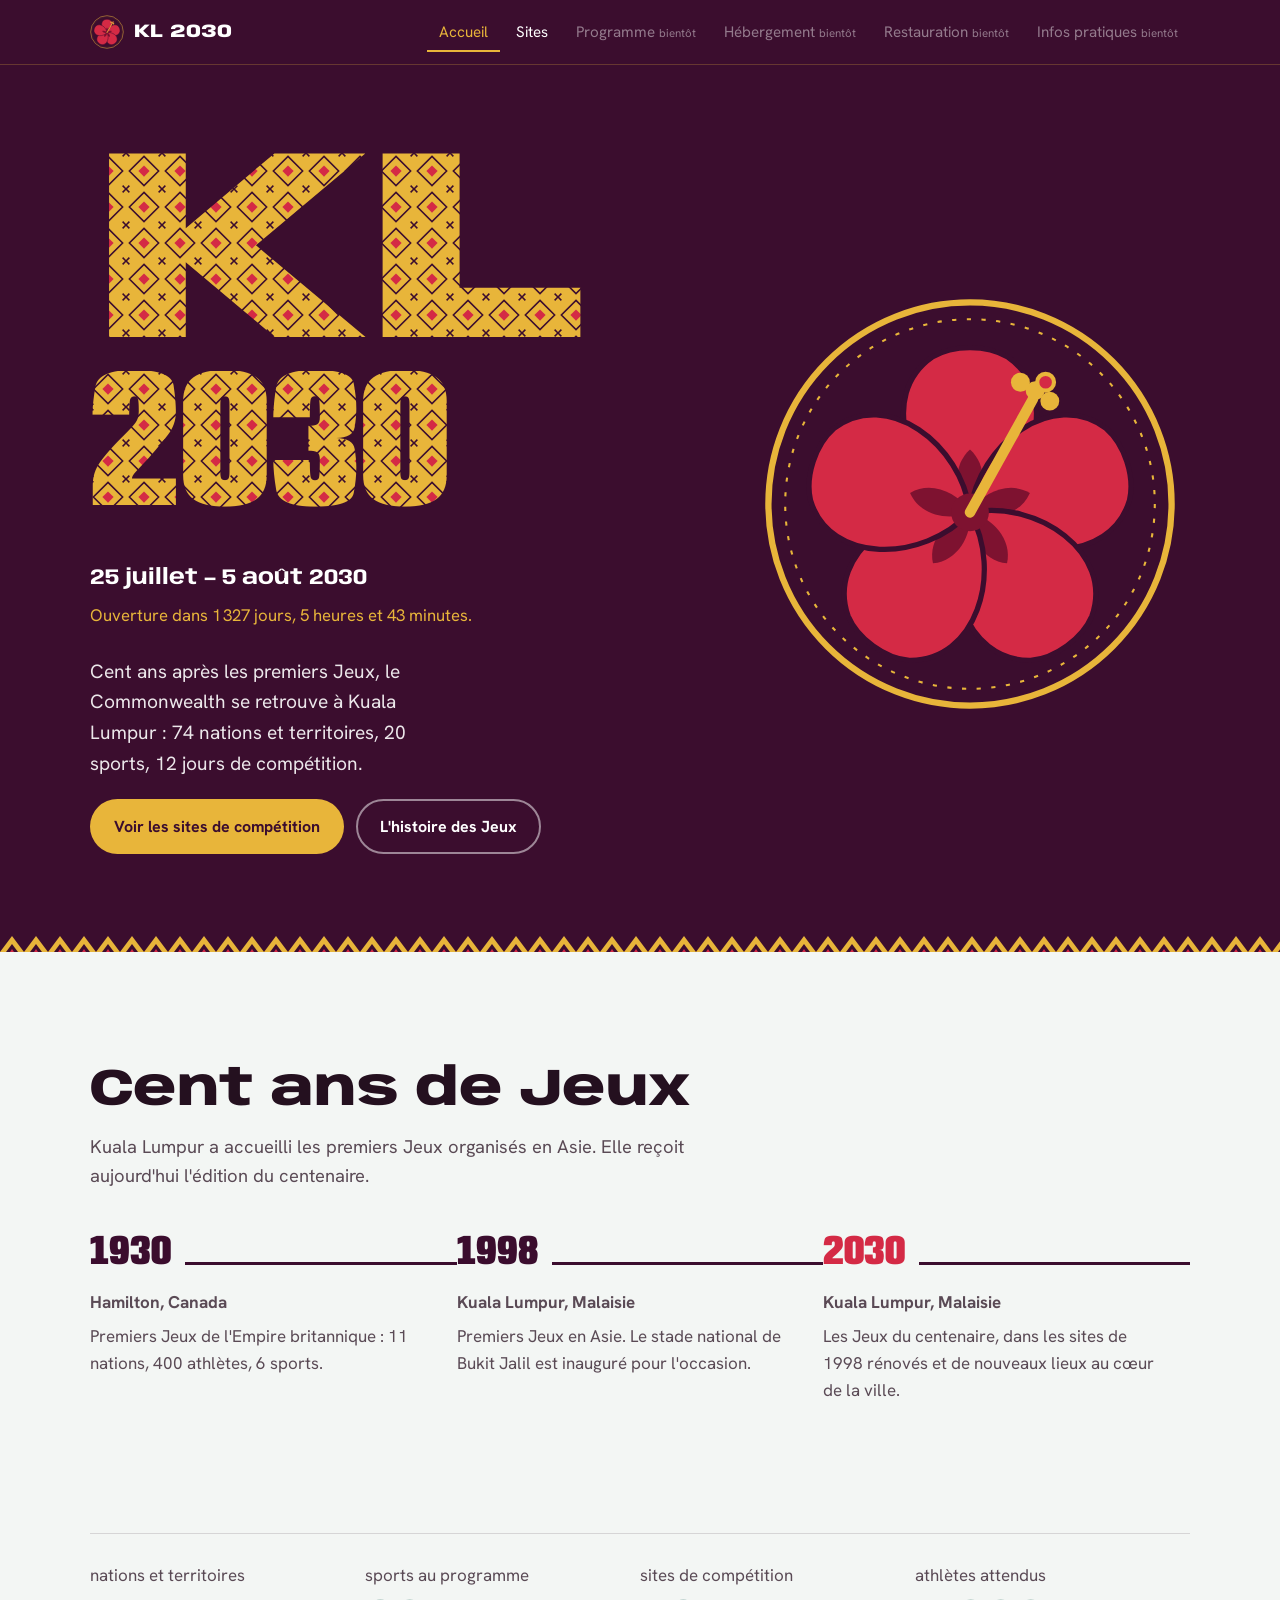
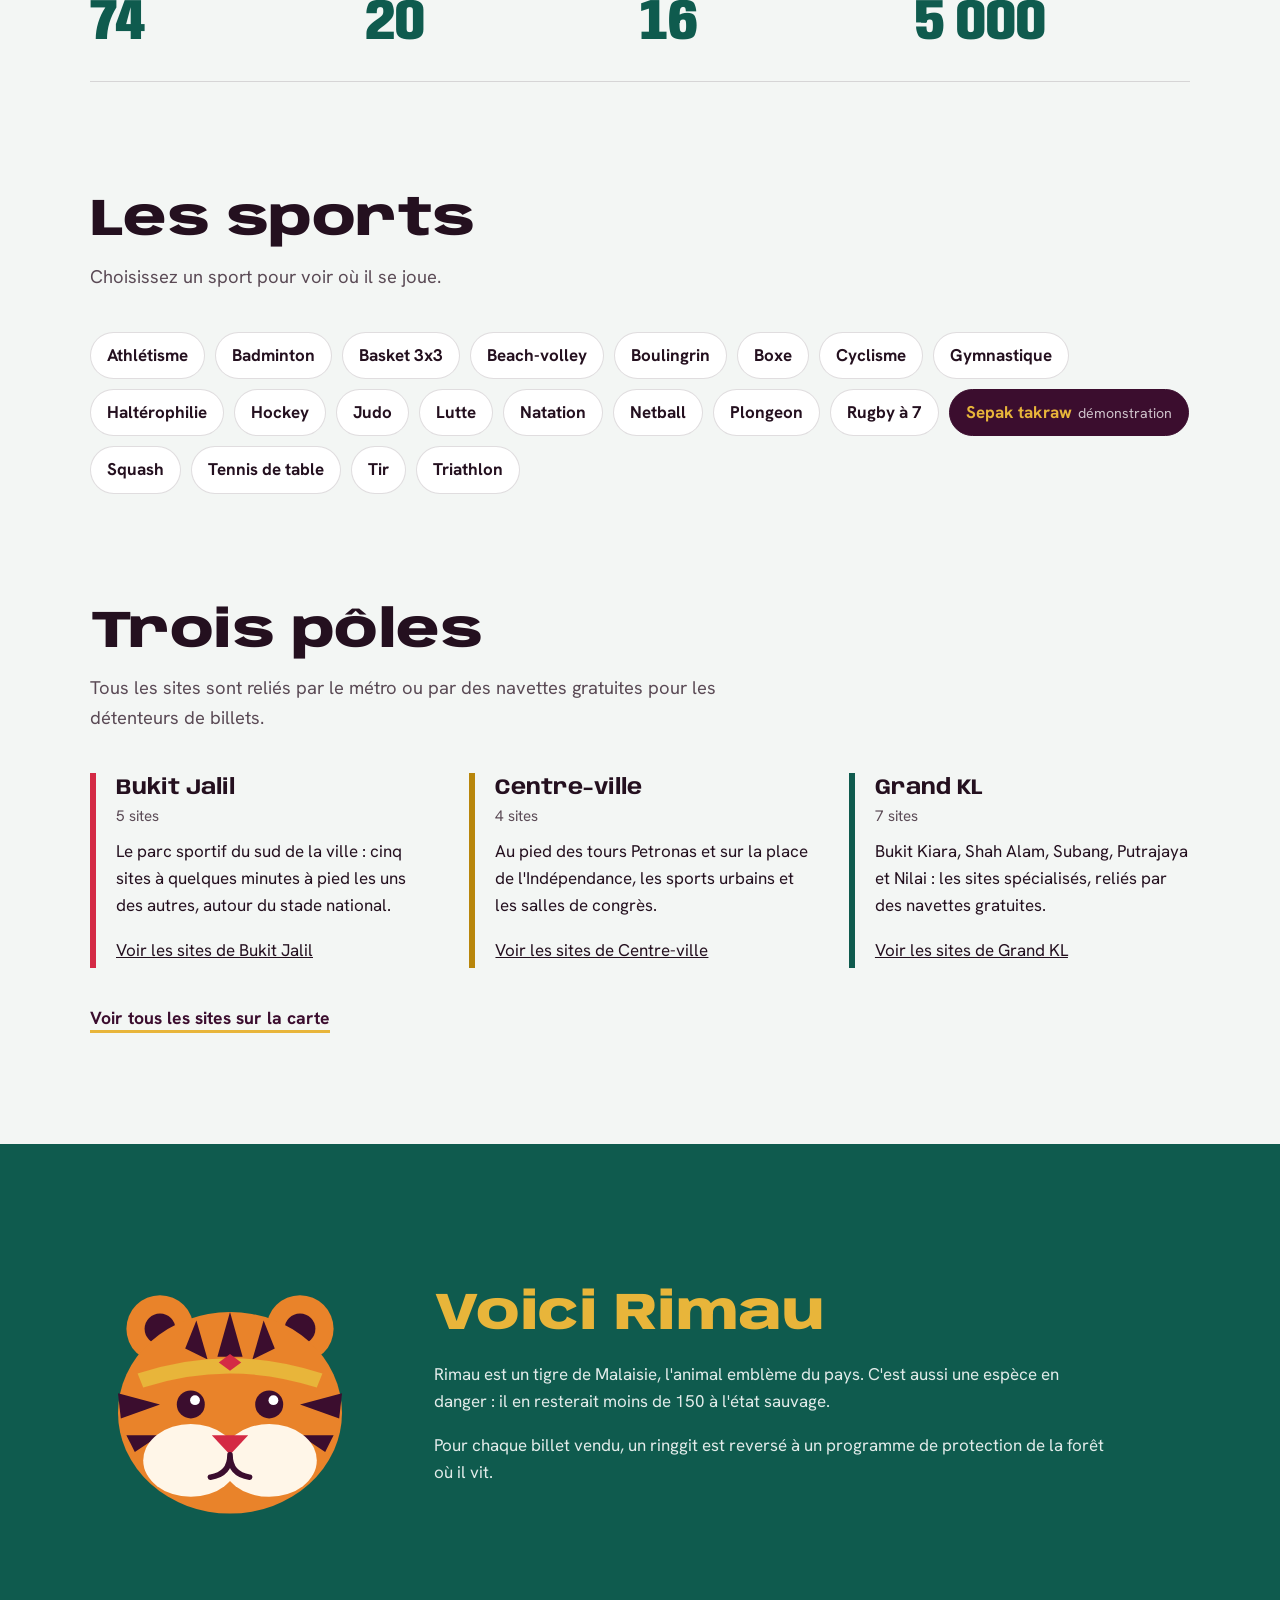
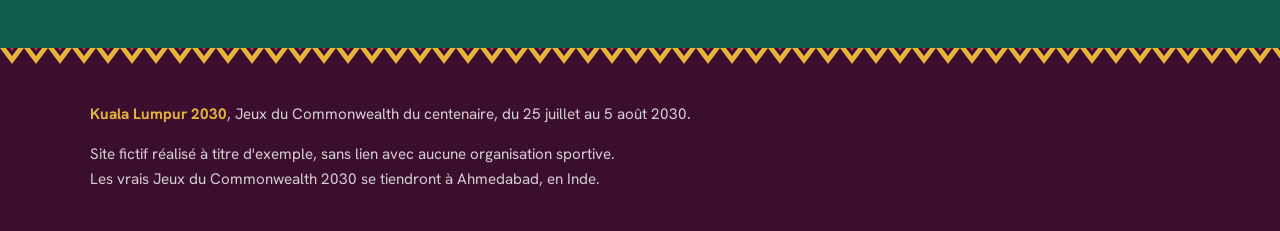
==== index.html @ 8b44c6d1 "feat(site): accueil et page des sites de compétition Co-Authored-By: Claude Opus 5.5 (1M context) <n" ====
<!doctype html>
<html lang="fr">
<head>
  <meta charset="utf-8">
  <meta name="viewport" content="width=device-width, initial-scale=1">
  <title>Kuala Lumpur 2030 — Jeux du Commonwealth (site fictif)</title>
  <meta name="description" content="Site fictif des Jeux du Commonwealth du centenaire à Kuala Lumpur, du 25 juillet au 5 août 2030.">
  <link rel="icon" href="assets/embleme.svg" type="image/svg+xml">
  <link rel="preconnect" href="https://fonts.googleapis.com">
  <link rel="preconnect" href="https://fonts.gstatic.com" crossorigin>
  <link href="https://fonts.googleapis.com/css2?family=Anybody:wdth,wght@50..150,400..900&family=Hanken+Grotesk:ital,wght@0,400;0,700;1,400&display=swap" rel="stylesheet">
  <link rel="stylesheet" href="assets/style.css">
</head>
<body data-page="accueil">
  <header class="entete" id="entete"></header>

  <main>
    <section class="heros">
      <div class="conteneur">
        <div>
          <h1 aria-label="Kuala Lumpur 2030">
            <span class="h1-kl" aria-hidden="true">KL</span>
            <span class="h1-an" aria-hidden="true">2030</span>
          </h1>
          <p class="heros-dates">25 juillet – 5 août 2030</p>
          <p class="compte" id="compte" aria-live="off">Cérémonie d'ouverture le 25 juillet 2030 à 20 h.</p>
          <p class="heros-texte">Cent ans après les premiers Jeux, le Commonwealth se retrouve à Kuala Lumpur : 74 nations et territoires, 20 sports, 12 jours de compétition.</p>
          <div class="actions">
            <a class="bouton bouton-or" href="sites.html">Voir les sites de compétition</a>
            <a class="bouton bouton-contour" href="#centenaire">L'histoire des Jeux</a>
          </div>
        </div>
        <img class="embleme-grand" src="assets/embleme.svg" alt="Emblème de KL 2030 : une fleur d'hibiscus, fleur nationale de la Malaisie">
      </div>
    </section>
    <div class="bande-rebung" aria-hidden="true"></div>

    <section class="section" id="centenaire">
      <div class="conteneur">
        <div class="section-tete">
          <h2>Cent ans de Jeux</h2>
          <p>Kuala Lumpur a accueilli les premiers Jeux organisés en Asie. Elle reçoit aujourd'hui l'édition du centenaire.</p>
        </div>
        <ol class="frise">
          <li>
            <span class="frise-annee">1930</span>
            <p class="frise-lieu">Hamilton, Canada</p>
            <p>Premiers Jeux de l'Empire britannique : 11 nations, 400 athlètes, 6 sports.</p>
          </li>
          <li>
            <span class="frise-annee">1998</span>
            <p class="frise-lieu">Kuala Lumpur, Malaisie</p>
            <p>Premiers Jeux en Asie. Le stade national de Bukit Jalil est inauguré pour l'occasion.</p>
          </li>
          <li>
            <span class="frise-annee">2030</span>
            <p class="frise-lieu">Kuala Lumpur, Malaisie</p>
            <p>Les Jeux du centenaire, dans les sites de 1998 rénovés et de nouveaux lieux au cœur de la ville.</p>
          </li>
        </ol>
      </div>
    </section>

    <section class="section" style="padding-top:0">
      <div class="conteneur">
        <dl class="chiffres">
          <div><dt>nations et territoires</dt><dd>74</dd></div>
          <div><dt>sports au programme</dt><dd>20</dd></div>
          <div><dt>sites de compétition</dt><dd id="nb-sites">16</dd></div>
          <div><dt>athlètes attendus</dt><dd>5 000</dd></div>
        </dl>
      </div>
    </section>

    <section class="section" style="padding-top:0">
      <div class="conteneur">
        <div class="section-tete">
          <h2>Les sports</h2>
          <p>Choisissez un sport pour voir où il se joue.</p>
        </div>
        <ul class="sports" id="sports"></ul>
      </div>
    </section>

    <section class="section" style="padding-top:0">
      <div class="conteneur">
        <div class="section-tete">
          <h2>Trois pôles</h2>
          <p>Tous les sites sont reliés par le métro ou par des navettes gratuites pour les détenteurs de billets.</p>
        </div>
        <div class="poles" id="poles"></div>
        <a class="lien-fort" href="sites.html">Voir tous les sites sur la carte</a>
      </div>
    </section>

    <section class="section mascotte">
      <div class="conteneur">
        <img src="assets/rimau.svg" alt="Rimau, un tigre stylisé coiffé d'un bandeau doré" width="280" height="280">
        <div>
          <h2>Voici Rimau</h2>
          <p>Rimau est un tigre de Malaisie, l'animal emblème du pays. C'est aussi une espèce en danger : il en resterait moins de 150 à l'état sauvage.</p>
          <p>Pour chaque billet vendu, un ringgit est reversé à un programme de protection de la forêt où il vit.</p>
        </div>
      </div>
    </section>
  </main>

  <footer class="pied" id="pied"></footer>

  <script src="assets/sites-data.js"></script>
  <script src="assets/commun.js"></script>
  <script src="assets/accueil.js"></script>
</body>
</html>
---- assets/style.css ----
/* Kuala Lumpur 2030 — site fictif */

:root {
  --songket: #3B0D2E;      /* prune du tissu songket */
  --songket-2: #521640;
  --emas: #E8B53A;         /* fil d'or */
  --emas-texte: #85600A;   /* or lisible sur fond clair */
  --bunga: #D42A45;        /* bunga raya, l'hibiscus */
  --hutan: #0F5B4E;        /* forêt tropicale */
  --kapur: #F3F6F4;
  --blanc: #FFFFFF;
  --dakwat: #24101F;
  --dakwat-2: #5A4A55;
  --trait: rgba(36, 16, 31, 0.14);

  --display: "Anybody", system-ui, sans-serif;
  --texte: "Hanken Grotesk", system-ui, sans-serif;
  --largeur: 1180px;
  --marge: clamp(16px, 4vw, 40px);

  --motif-songket: url("data:image/svg+xml,%3Csvg xmlns='http://www.w3.org/2000/svg' width='32' height='32' viewBox='0 0 32 32'%3E%3Crect width='32' height='32' fill='%23E8B53A'/%3E%3Cpath d='M16 3 L29 16 L16 29 L3 16Z' fill='none' stroke='%233B0D2E' stroke-width='1.4'/%3E%3Cpath d='M16 11 L21 16 L16 21 L11 16Z' fill='%23D42A45'/%3E%3Cpath d='M0 0 L3 3 M32 0 L29 3 M0 32 L3 29 M32 32 L29 29' stroke='%233B0D2E' stroke-width='1.4'/%3E%3C/svg%3E");
  --motif-rebung: url("data:image/svg+xml,%3Csvg xmlns='http://www.w3.org/2000/svg' width='24' height='18' viewBox='0 0 24 18'%3E%3Crect width='24' height='18' fill='%233B0D2E'/%3E%3Cpath d='M0 18 L12 2 L24 18Z' fill='%23E8B53A'/%3E%3Cpath d='M6 18 L12 10 L18 18Z' fill='%233B0D2E'/%3E%3Cpath d='M10 18 L12 15 L14 18Z' fill='%23D42A45'/%3E%3C/svg%3E");
}

*, *::before, *::after { box-sizing: border-box; }

html { scroll-behavior: smooth; }
@media (prefers-reduced-motion: reduce) {
  html { scroll-behavior: auto; }
  *, *::before, *::after { animation: none !important; transition: none !important; }
}

body {
  margin: 0;
  background: var(--kapur);
  color: var(--dakwat);
  font-family: var(--texte);
  font-size: 1.0625rem;
  line-height: 1.6;
  overflow-x: hidden;
}

img, svg { display: block; max-width: 100%; }
a { color: inherit; }
:focus-visible { outline: 3px solid var(--emas); outline-offset: 3px; border-radius: 2px; }

.sr-only {
  position: absolute; width: 1px; height: 1px; overflow: hidden;
  clip: rect(0 0 0 0); white-space: nowrap;
}

.conteneur { width: 100%; max-width: var(--largeur); margin: 0 auto; padding: 0 var(--marge); }

h1, h2, h3 { font-family: var(--display); line-height: 1.05; margin: 0; }
h2 {
  font-size: clamp(2rem, 4.5vw, 3.25rem);
  font-weight: 800;
  font-variation-settings: "wdth" 120;
  letter-spacing: -0.01em;
}
h3 { font-size: 1.35rem; font-weight: 700; font-variation-settings: "wdth" 105; }
p { margin: 0 0 1em; max-width: 68ch; }

/* ---------- En-tête ---------- */

.entete {
  position: sticky; top: 0; z-index: 1000;
  background: var(--songket);
  color: var(--blanc);
  border-bottom: 1px solid rgba(232, 181, 58, 0.25);
}
.entete .conteneur {
  display: flex; align-items: center; gap: 24px;
  min-height: 64px;
}
.marque {
  display: flex; align-items: center; gap: 10px;
  text-decoration: none; flex-shrink: 0;
  font-family: var(--display); font-weight: 800; font-size: 1.15rem;
  font-variation-settings: "wdth" 130;
}
.marque svg { width: 34px; height: 34px; }

.nav { display: flex; gap: 4px; overflow-x: auto; margin-left: auto; scrollbar-width: none; }
.nav::-webkit-scrollbar { display: none; }
.nav a, .nav span {
  white-space: nowrap; padding: 8px 12px; border-radius: 6px;
  font-size: 0.95rem; text-decoration: none;
}
.nav a:hover { background: var(--songket-2); }
.nav a[aria-current="page"] { color: var(--emas); box-shadow: inset 0 -2px 0 var(--emas); border-radius: 0; }
.nav span { color: rgba(255, 255, 255, 0.45); cursor: default; }
.nav span small { font-size: 0.72rem; margin-left: 4px; }

/* ---------- Bandes de motif ---------- */

.bande-rebung {
  height: 18px;
  background: var(--motif-rebung) repeat-x;
  background-size: 24px 18px;
}
.bande-rebung.inverse { transform: scaleY(-1); }

/* ---------- Héros d'accueil ---------- */

.heros {
  background: var(--songket);
  color: var(--blanc);
  padding: clamp(40px, 7vw, 88px) 0 clamp(48px, 7vw, 80px);
  position: relative;
  overflow: hidden;
}
.heros .conteneur {
  display: grid;
  grid-template-columns: minmax(0, 1.35fr) minmax(0, 1fr);
  gap: clamp(24px, 5vw, 64px);
  align-items: center;
}
.heros h1 {
  display: flex; flex-direction: column;
  font-weight: 900;
  line-height: 0.8;
  margin-bottom: 32px;
}
.heros h1 span { display: block; color: var(--emas); }
.h1-kl { font-size: clamp(7rem, 24vw, 17rem); font-variation-settings: "wdth" 150; letter-spacing: -0.02em; }
.h1-an { font-size: clamp(5.2rem, 17.5vw, 12.4rem); font-variation-settings: "wdth" 62; letter-spacing: 0.01em; }
@supports ((-webkit-background-clip: text) or (background-clip: text)) {
  .heros h1 span {
    color: transparent;
    background: var(--motif-songket);
    background-size: 36px 36px;
    -webkit-background-clip: text;
    background-clip: text;
    animation: tissage 40s linear infinite;
  }
}
@keyframes tissage { to { background-position: 360px 0; } }

.heros-texte { font-size: 1.2rem; max-width: 34ch; color: rgba(255, 255, 255, 0.9); }
.heros-dates {
  font-family: var(--display); font-weight: 700; font-size: 1.35rem;
  font-variation-settings: "wdth" 110; color: var(--blanc); margin-bottom: 6px;
}
.compte {
  color: var(--emas); font-size: 1.05rem; margin-bottom: 28px;
  font-variant-numeric: tabular-nums;
}
.actions { display: flex; flex-wrap: wrap; gap: 12px; }

.bouton {
  display: inline-flex; align-items: center; gap: 8px;
  padding: 13px 22px; border-radius: 999px;
  font-weight: 700; text-decoration: none; font-size: 1rem;
  border: 2px solid transparent; cursor: pointer; font-family: inherit;
}
.bouton-or { background: var(--emas); color: var(--songket); }
.bouton-or:hover { background: #F2C653; }
.bouton-contour { border-color: rgba(255, 255, 255, 0.5); color: var(--blanc); background: transparent; }
.bouton-contour:hover { border-color: var(--blanc); }

.embleme-grand { width: min(100%, 420px); justify-self: center; }

/* ---------- Sections ---------- */

.section { padding: clamp(56px, 9vw, 112px) 0; }
.section-tete { margin-bottom: 40px; }
.section-tete p { color: var(--dakwat-2); font-size: 1.15rem; margin-top: 14px; }

/* Frise du centenaire : une vraie chronologie */
.frise {
  list-style: none; margin: 0; padding: 0;
  display: grid; grid-template-columns: repeat(3, minmax(0, 1fr));
  position: relative;
}
.frise::before {
  content: ""; position: absolute; left: 0; right: 0; top: 30px;
  height: 3px; background: var(--songket);
}
.frise li { position: relative; padding: 0 24px 0 0; }
.frise-annee {
  display: inline-block; position: relative;
  font-family: var(--display); font-weight: 900; font-size: 2.6rem; line-height: 1;
  font-variation-settings: "wdth" 70;
  background: var(--kapur); padding-right: 14px; color: var(--songket);
}
.frise li:last-child .frise-annee { color: var(--bunga); }
.frise-lieu { font-weight: 700; margin: 16px 0 6px; }
.frise p { color: var(--dakwat-2); }

/* Chiffres */
.chiffres {
  display: grid; grid-template-columns: repeat(4, minmax(0, 1fr));
  border-top: 1px solid var(--trait); border-bottom: 1px solid var(--trait);
  margin: 0;
}
.chiffres div { padding: 28px 20px 28px 0; }
.chiffres dt { color: var(--dakwat-2); }
.chiffres dd {
  margin: auto 0 0; font-family: var(--display); font-weight: 800;
  font-size: clamp(2.4rem, 5vw, 3.6rem); line-height: 1; color: var(--hutan);
  font-variation-settings: "wdth" 80;
}
.chiffres div { display: flex; flex-direction: column; gap: 6px; }

/* Sports */
.sports { display: flex; flex-wrap: wrap; gap: 10px; list-style: none; padding: 0; margin: 0; }
.sports a {
  display: inline-block; padding: 9px 16px; border-radius: 999px;
  background: var(--blanc); border: 1px solid var(--trait);
  text-decoration: none; font-weight: 700;
}
.sports a:hover { border-color: var(--songket); }
.sports .demo a { background: var(--songket); color: var(--emas); border-color: var(--songket); }
.sports .demo small { font-weight: 400; color: rgba(255, 255, 255, 0.75); margin-left: 6px; }

/* Pôles */
.poles { display: grid; grid-template-columns: repeat(3, minmax(0, 1fr)); gap: clamp(20px, 3vw, 40px); }
.pole { border-left: 6px solid var(--couleur-pole); padding: 4px 0 4px 20px; }
.pole h3 { margin-bottom: 4px; }
.pole-nombre { color: var(--dakwat-2); font-size: 0.95rem; margin-bottom: 10px; }
.lien-fort {
  display: inline-block; margin-top: 36px; font-weight: 700; font-size: 1.1rem;
  color: var(--songket); text-decoration-color: var(--emas); text-decoration-thickness: 3px;
  text-underline-offset: 6px;
}

/* Mascotte */
.mascotte { background: var(--hutan); color: var(--blanc); }
.mascotte .conteneur {
  display: grid; grid-template-columns: minmax(0, 280px) minmax(0, 1fr);
  gap: clamp(24px, 5vw, 72px); align-items: center;
}
.mascotte p { color: rgba(255, 255, 255, 0.88); }
.mascotte h2 { margin-bottom: 18px; color: var(--emas); }

/* ---------- Pied de page ---------- */

.pied { background: var(--songket); color: rgba(255, 255, 255, 0.8); font-size: 0.95rem; }
.pied .conteneur { padding-top: 36px; padding-bottom: 40px; display: flex; flex-wrap: wrap; gap: 16px 48px; justify-content: space-between; }
.pied strong { color: var(--emas); }
.pied p { margin: 0; }

/* ---------- Page des sites ---------- */

.page-tete { background: var(--songket); color: var(--blanc); padding: clamp(36px, 6vw, 64px) 0 clamp(32px, 5vw, 48px); }
.page-tete h1 {
  font-size: clamp(2.8rem, 8vw, 5.5rem); font-weight: 900;
  font-variation-settings: "wdth" 130; color: var(--emas); margin-bottom: 16px;
}
.page-tete p { color: rgba(255, 255, 255, 0.88); font-size: 1.15rem; }

.filtres {
  display: flex; flex-wrap: wrap; align-items: center; gap: 12px 24px;
  padding: 20px 0; border-bottom: 1px solid var(--trait);
}
.filtres fieldset { border: 0; margin: 0; padding: 0; display: flex; flex-wrap: wrap; gap: 8px; }
.filtres legend { font-weight: 700; margin-bottom: 8px; width: 100%; }
.puce {
  font: inherit; font-size: 0.95rem; padding: 7px 14px; border-radius: 999px;
  background: var(--blanc); border: 1px solid var(--trait); cursor: pointer; color: var(--dakwat);
  display: inline-flex; align-items: center; gap: 8px;
}
.puce::before { content: ""; width: 10px; height: 10px; border-radius: 50%; background: var(--couleur-pole, transparent); }
.puce[data-pole="tous"]::before { display: none; }
.puce[aria-pressed="true"] { background: var(--songket); color: var(--blanc); border-color: var(--songket); }
.filtres label { font-weight: 700; display: flex; flex-direction: column; gap: 8px; }
.filtres select {
  font: inherit; font-weight: 400; padding: 8px 12px; border-radius: 8px;
  border: 1px solid var(--trait); background: var(--blanc); min-width: 200px;
}
.filtres-bloc { display: flex; flex-direction: column; }
.resultat { color: var(--dakwat-2); margin-left: auto; align-self: flex-end; }

.sites-corps {
  display: grid; grid-template-columns: minmax(0, 1fr) minmax(0, 1.1fr);
  gap: 32px; align-items: start; padding-top: 28px; padding-bottom: 80px;
}
.carte-cadre { position: sticky; top: 84px; height: calc(100vh - 104px); min-height: 420px; }
#carte { width: 100%; height: 100%; border-radius: 12px; border: 1px solid var(--trait); }

.liste-sites { list-style: none; margin: 0; padding: 0; display: flex; flex-direction: column; gap: 0; }
.fiche {
  padding: 24px 0 24px 22px; border-left: 5px solid var(--couleur-pole);
  border-bottom: 1px solid var(--trait); scroll-margin-top: 90px;
  transition: background-color 0.4s;
}
.fiche.actif { background: rgba(232, 181, 58, 0.16); }
.fiche-local { font-style: italic; color: var(--dakwat-2); margin: 2px 0 12px; }
.fiche-sports { display: flex; flex-wrap: wrap; gap: 6px; margin: 0 0 14px; padding: 0; list-style: none; }
.fiche-sports li {
  font-size: 0.85rem; font-weight: 700; padding: 3px 10px; border-radius: 999px;
  background: var(--blanc); border: 1px solid var(--trait);
}
.fiche dl { display: grid; grid-template-columns: max-content minmax(0, 1fr); gap: 4px 16px; margin: 0 0 12px; font-size: 0.97rem; }
.fiche dt { font-weight: 700; }
.fiche dd { margin: 0; }
.fiche p { color: var(--dakwat-2); margin-bottom: 10px; }
.voir-carte {
  font: inherit; font-weight: 700; font-size: 0.95rem; background: none; border: 0; padding: 0;
  color: var(--songket); text-decoration: underline; text-decoration-color: var(--emas);
  text-decoration-thickness: 2px; text-underline-offset: 4px; cursor: pointer;
}
.vide { padding: 40px 0; color: var(--dakwat-2); }

/* Marqueurs de carte */
.repere {
  width: 22px; height: 22px; border-radius: 50%;
  background: var(--couleur-pole); border: 3px solid var(--blanc);
  box-shadow: 0 1px 4px rgba(36, 16, 31, 0.45);
}
.leaflet-popup-content { font-family: var(--texte); font-size: 0.95rem; }
.leaflet-popup-content strong { display: block; font-size: 1rem; margin-bottom: 2px; }
.leaflet-popup-content button {
  font: inherit; margin-top: 6px; background: none; border: 0; padding: 0; cursor: pointer;
  color: var(--songket); font-weight: 700; text-decoration: underline;
}

/* ---------- Mobile ---------- */

@media (max-width: 900px) {
  .heros .conteneur { grid-template-columns: 1fr; }
  .embleme-grand { width: 200px; justify-self: start; grid-row: 1; }
  .frise { grid-template-columns: 1fr; gap: 28px; }
  .frise::before { top: 0; bottom: 0; left: 0; right: auto; width: 3px; height: auto; }
  .frise li { padding-left: 24px; }
  .frise-annee { padding: 0; }
  .chiffres { grid-template-columns: repeat(2, minmax(0, 1fr)); }
  .poles { grid-template-columns: 1fr; }
  .mascotte .conteneur { grid-template-columns: 1fr; }
  .mascotte svg { width: 180px; }
  .sites-corps { grid-template-columns: 1fr; }
  .carte-cadre { position: relative; top: 0; height: 55vh; min-height: 320px; order: -1; }
  .resultat { margin-left: 0; }
}
@media (max-width: 560px) {
  .marque span { display: none; }
  .entete .conteneur { gap: 12px; }
}
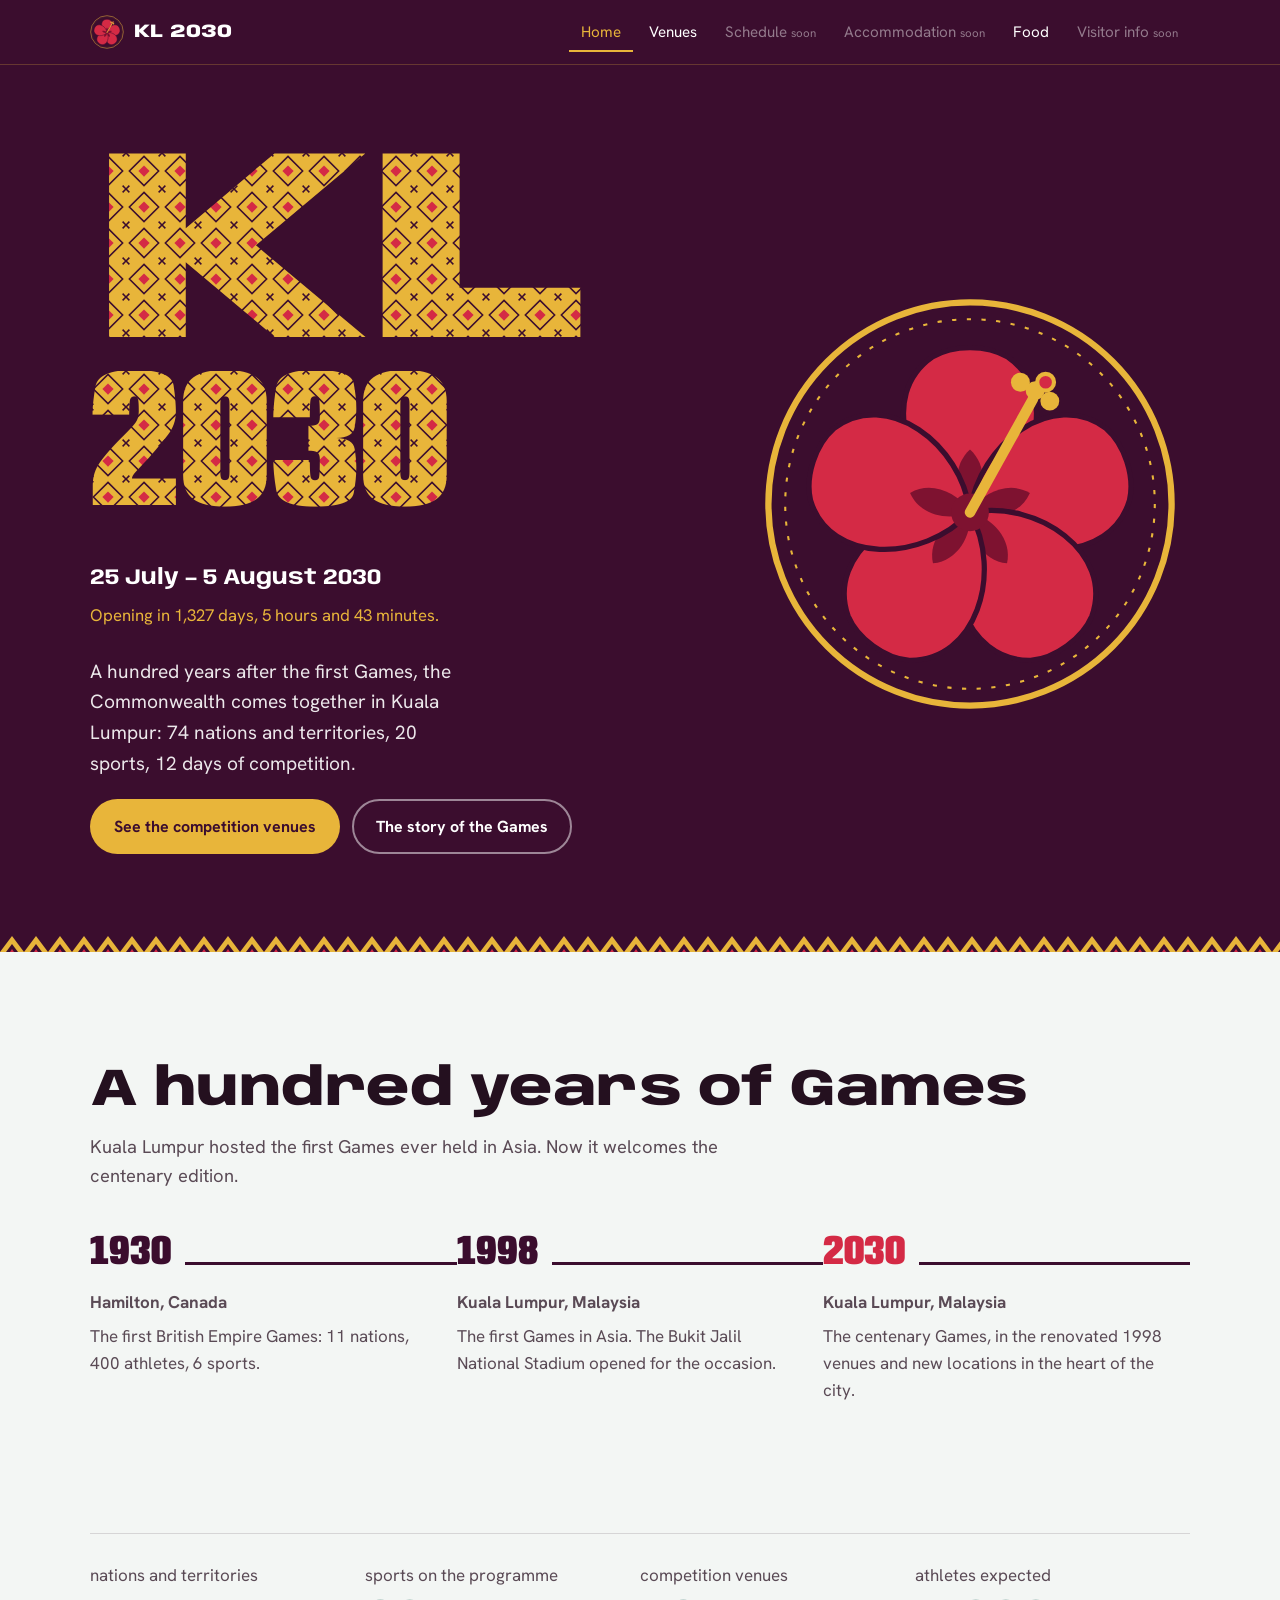
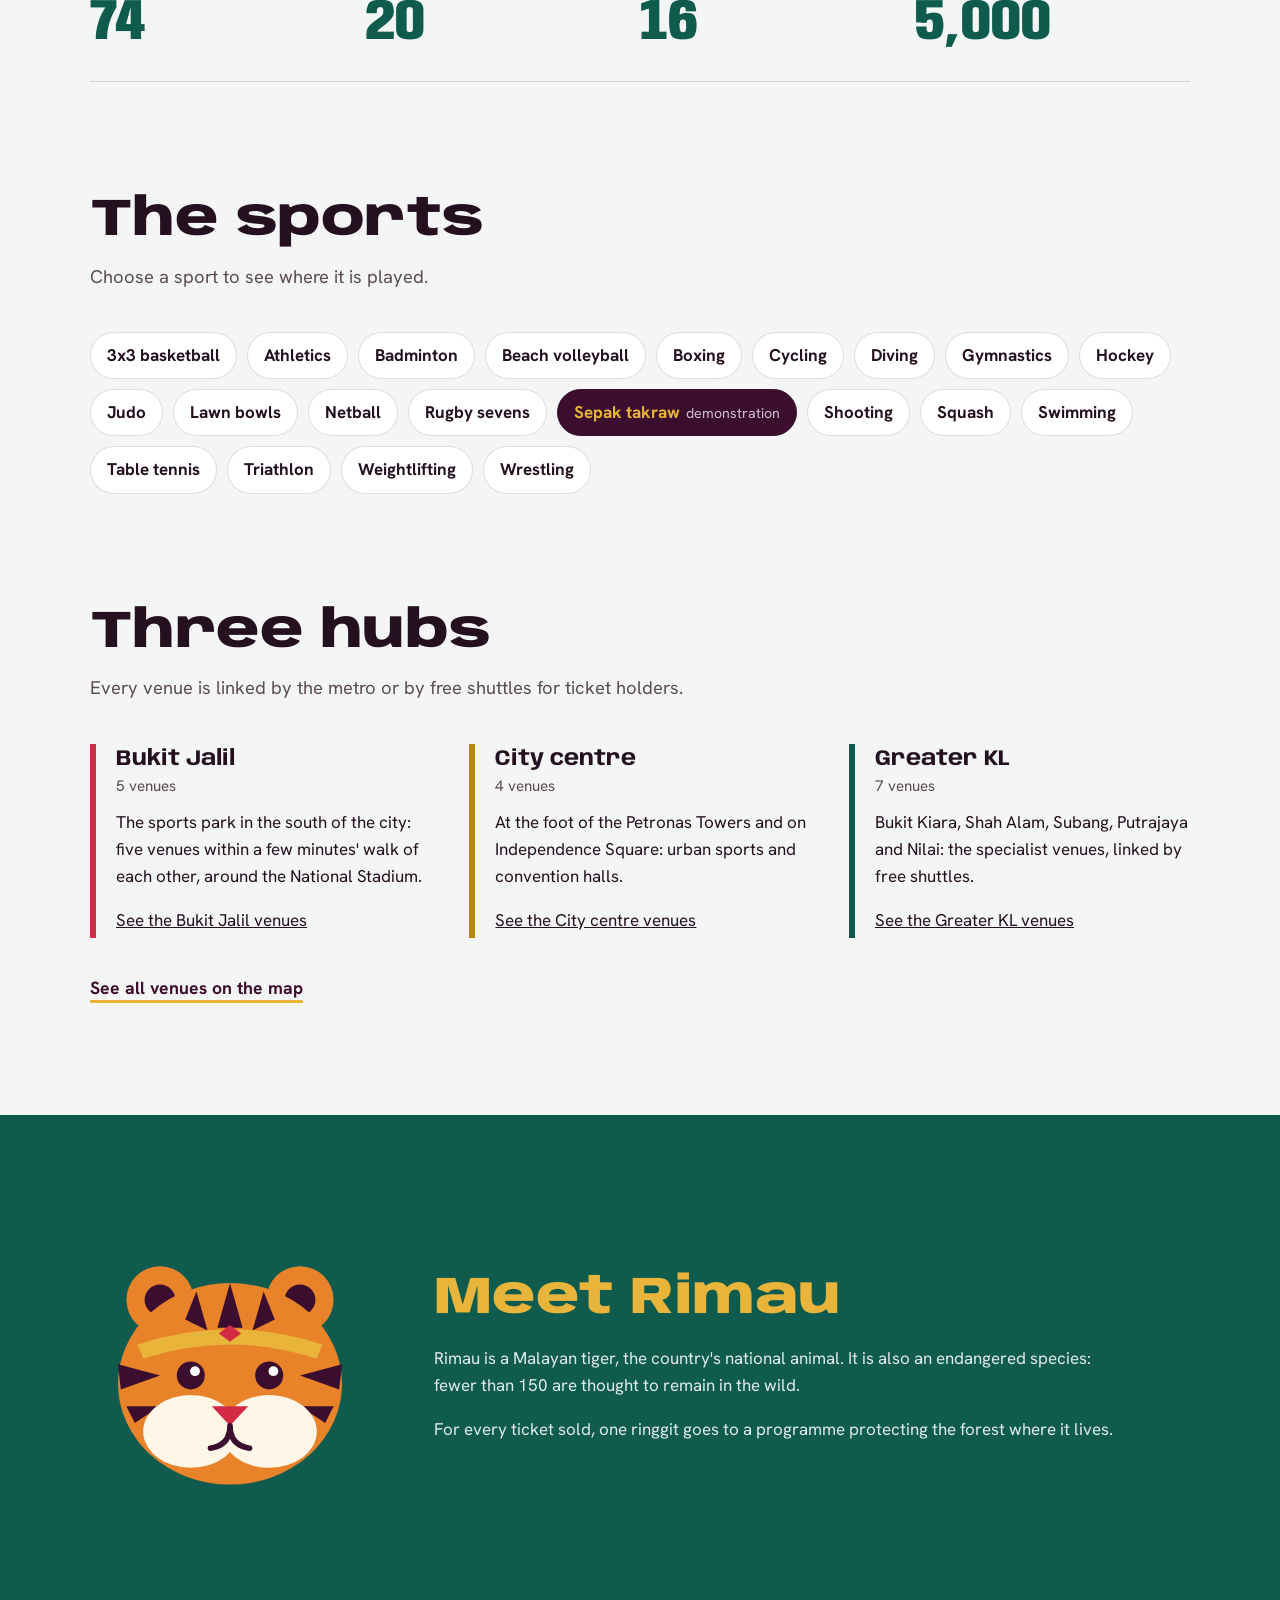
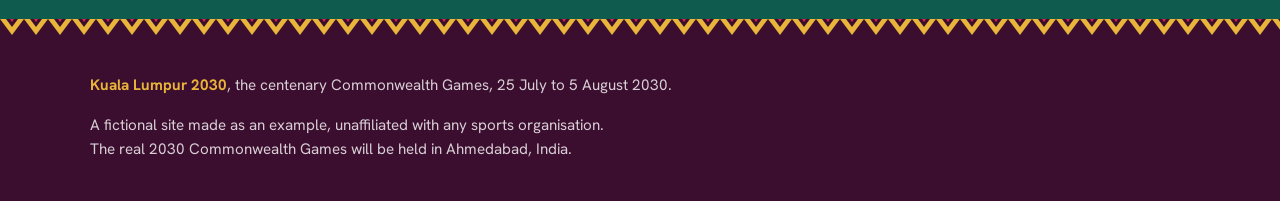
==== commit de347ea0: "feat(site): traduction du site en anglais Tout le contenu visible passe en anglais britannique : pag" ====
--- a/index.html
+++ b/index.html
@@ -1,10 +1,10 @@
 <!doctype html>
-<html lang="fr">
+<html lang="en">
 <head>
   <meta charset="utf-8">
   <meta name="viewport" content="width=device-width, initial-scale=1">
-  <title>Kuala Lumpur 2030 — Jeux du Commonwealth (site fictif)</title>
-  <meta name="description" content="Site fictif des Jeux du Commonwealth du centenaire à Kuala Lumpur, du 25 juillet au 5 août 2030.">
+  <title>Kuala Lumpur 2030 — Commonwealth Games (fictional site)</title>
+  <meta name="description" content="Fictional website for the centenary Commonwealth Games in Kuala Lumpur, 25 July to 5 August 2030.">
   <link rel="icon" href="assets/embleme.svg" type="image/svg+xml">
   <link rel="preconnect" href="https://fonts.googleapis.com">
   <link rel="preconnect" href="https://fonts.gstatic.com" crossorigin>
@@ -22,15 +22,15 @@
             <span class="h1-kl" aria-hidden="true">KL</span>
             <span class="h1-an" aria-hidden="true">2030</span>
           </h1>
-          <p class="heros-dates">25 juillet – 5 août 2030</p>
-          <p class="compte" id="compte" aria-live="off">Cérémonie d'ouverture le 25 juillet 2030 à 20 h.</p>
-          <p class="heros-texte">Cent ans après les premiers Jeux, le Commonwealth se retrouve à Kuala Lumpur : 74 nations et territoires, 20 sports, 12 jours de compétition.</p>
+          <p class="heros-dates">25 July – 5 August 2030</p>
+          <p class="compte" id="compte" aria-live="off">Opening ceremony on 25 July 2030 at 8 pm.</p>
+          <p class="heros-texte">A hundred years after the first Games, the Commonwealth comes together in Kuala Lumpur: 74 nations and territories, 20 sports, 12 days of competition.</p>
           <div class="actions">
-            <a class="bouton bouton-or" href="sites.html">Voir les sites de compétition</a>
-            <a class="bouton bouton-contour" href="#centenaire">L'histoire des Jeux</a>
+            <a class="bouton bouton-or" href="sites.html">See the competition venues</a>
+            <a class="bouton bouton-contour" href="#centenaire">The story of the Games</a>
           </div>
         </div>
-        <img class="embleme-grand" src="assets/embleme.svg" alt="Emblème de KL 2030 : une fleur d'hibiscus, fleur nationale de la Malaisie">
+        <img class="embleme-grand" src="assets/embleme.svg" alt="KL 2030 emblem: a hibiscus, the national flower of Malaysia">
       </div>
     </section>
     <div class="bande-rebung" aria-hidden="true"></div>
@@ -38,24 +38,24 @@
     <section class="section" id="centenaire">
       <div class="conteneur">
         <div class="section-tete">
-          <h2>Cent ans de Jeux</h2>
-          <p>Kuala Lumpur a accueilli les premiers Jeux organisés en Asie. Elle reçoit aujourd'hui l'édition du centenaire.</p>
+          <h2>A hundred years of Games</h2>
+          <p>Kuala Lumpur hosted the first Games ever held in Asia. Now it welcomes the centenary edition.</p>
         </div>
         <ol class="frise">
           <li>
             <span class="frise-annee">1930</span>
             <p class="frise-lieu">Hamilton, Canada</p>
-            <p>Premiers Jeux de l'Empire britannique : 11 nations, 400 athlètes, 6 sports.</p>
+            <p>The first British Empire Games: 11 nations, 400 athletes, 6 sports.</p>
           </li>
           <li>
             <span class="frise-annee">1998</span>
-            <p class="frise-lieu">Kuala Lumpur, Malaisie</p>
-            <p>Premiers Jeux en Asie. Le stade national de Bukit Jalil est inauguré pour l'occasion.</p>
+            <p class="frise-lieu">Kuala Lumpur, Malaysia</p>
+            <p>The first Games in Asia. The Bukit Jalil National Stadium opened for the occasion.</p>
           </li>
           <li>
             <span class="frise-annee">2030</span>
-            <p class="frise-lieu">Kuala Lumpur, Malaisie</p>
-            <p>Les Jeux du centenaire, dans les sites de 1998 rénovés et de nouveaux lieux au cœur de la ville.</p>
+            <p class="frise-lieu">Kuala Lumpur, Malaysia</p>
+            <p>The centenary Games, in the renovated 1998 venues and new locations in the heart of the city.</p>
           </li>
         </ol>
       </div>
@@ -64,10 +64,10 @@
     <section class="section" style="padding-top:0">
       <div class="conteneur">
         <dl class="chiffres">
-          <div><dt>nations et territoires</dt><dd>74</dd></div>
-          <div><dt>sports au programme</dt><dd>20</dd></div>
-          <div><dt>sites de compétition</dt><dd id="nb-sites">16</dd></div>
-          <div><dt>athlètes attendus</dt><dd>5 000</dd></div>
+          <div><dt>nations and territories</dt><dd>74</dd></div>
+          <div><dt>sports on the programme</dt><dd>20</dd></div>
+          <div><dt>competition venues</dt><dd id="nb-sites">16</dd></div>
+          <div><dt>athletes expected</dt><dd>5,000</dd></div>
         </dl>
       </div>
     </section>
@@ -75,8 +75,8 @@
     <section class="section" style="padding-top:0">
       <div class="conteneur">
         <div class="section-tete">
-          <h2>Les sports</h2>
-          <p>Choisissez un sport pour voir où il se joue.</p>
+          <h2>The sports</h2>
+          <p>Choose a sport to see where it is played.</p>
         </div>
         <ul class="sports" id="sports"></ul>
       </div>
@@ -85,21 +85,21 @@
     <section class="section" style="padding-top:0">
       <div class="conteneur">
         <div class="section-tete">
-          <h2>Trois pôles</h2>
-          <p>Tous les sites sont reliés par le métro ou par des navettes gratuites pour les détenteurs de billets.</p>
+          <h2>Three hubs</h2>
+          <p>Every venue is linked by the metro or by free shuttles for ticket holders.</p>
         </div>
         <div class="poles" id="poles"></div>
-        <a class="lien-fort" href="sites.html">Voir tous les sites sur la carte</a>
+        <a class="lien-fort" href="sites.html">See all venues on the map</a>
       </div>
     </section>
 
     <section class="section mascotte">
       <div class="conteneur">
-        <img src="assets/rimau.svg" alt="Rimau, un tigre stylisé coiffé d'un bandeau doré" width="280" height="280">
+        <img src="assets/rimau.svg" alt="Rimau, a stylised tiger wearing a golden headband" width="280" height="280">
         <div>
-          <h2>Voici Rimau</h2>
-          <p>Rimau est un tigre de Malaisie, l'animal emblème du pays. C'est aussi une espèce en danger : il en resterait moins de 150 à l'état sauvage.</p>
-          <p>Pour chaque billet vendu, un ringgit est reversé à un programme de protection de la forêt où il vit.</p>
+          <h2>Meet Rimau</h2>
+          <p>Rimau is a Malayan tiger, the country's national animal. It is also an endangered species: fewer than 150 are thought to remain in the wild.</p>
+          <p>For every ticket sold, one ringgit goes to a programme protecting the forest where it lives.</p>
         </div>
       </div>
     </section>
--- a/assets/style.css
+++ b/assets/style.css
@@ -315,6 +315,79 @@
   font: inherit; margin-top: 6px; background: none; border: 0; padding: 0; cursor: pointer;
   color: var(--songket); font-weight: 700; text-decoration: underline;
 }
+
+.fiche:target { background: rgba(232, 181, 58, 0.16); }
+
+/* ---------- Page restauration ---------- */
+
+.page-tete .actions { margin-top: 28px; }
+
+.essentiel { display: grid; grid-template-columns: repeat(3, minmax(0, 1fr)); gap: 32px 40px; }
+.essentiel > div { border-top: 3px solid var(--songket); padding-top: 16px; }
+.essentiel h3 { margin-bottom: 8px; }
+.essentiel p { color: var(--dakwat-2); margin: 0; }
+.essentiel-fort { border-top-color: var(--emas) !important; }
+.essentiel .essentiel-chiffre {
+  font-family: var(--display); font-weight: 800; font-size: clamp(2.4rem, 5vw, 3.6rem);
+  line-height: 1; color: var(--hutan); font-variation-settings: "wdth" 80; margin-bottom: 10px;
+}
+
+.case { flex-direction: row !important; align-items: center; align-self: flex-end; gap: 8px !important; cursor: pointer; padding-bottom: 8px; }
+.case input { width: 18px; height: 18px; accent-color: var(--songket); margin: 0; }
+
+.liste-stands {
+  list-style: none; margin: 0; padding: 0;
+  display: grid; grid-template-columns: repeat(2, minmax(0, 1fr)); gap: 0 40px;
+}
+.stand {
+  padding: 24px 0 24px 22px; border-left: 5px solid var(--couleur-pole);
+  border-bottom: 1px solid var(--trait); scroll-margin-top: 90px;
+}
+.stand:target { background: rgba(232, 181, 58, 0.16); }
+.stand p { margin-bottom: 10px; }
+.stand-lieu { color: var(--dakwat-2); font-size: 0.97rem; margin-top: 4px; }
+.stand-lieu a { font-weight: 700; color: var(--songket); text-decoration-color: var(--emas); text-decoration-thickness: 2px; text-underline-offset: 3px; }
+.stand-prix { font-weight: 700; }
+.liste-stands .vide { grid-column: 1 / -1; }
+
+.badges { display: flex; flex-wrap: wrap; gap: 6px; margin: 0; padding: 0; list-style: none; }
+.badges li { font-size: 0.85rem; font-weight: 700; padding: 3px 10px; border-radius: 999px; }
+.badge-vert { background: rgba(15, 91, 78, 0.12); color: var(--hutan); }
+.badge-rouge { background: rgba(212, 42, 69, 0.12); color: #A8152F; }
+.badge-or { background: rgba(232, 181, 58, 0.22); color: var(--emas-texte); }
+
+.plats {
+  list-style: none; margin: 0; padding: 0;
+  display: grid; grid-template-columns: repeat(auto-fill, minmax(260px, 1fr)); gap: 16px;
+}
+.plats > li {
+  background: var(--blanc); border: 1px solid var(--trait); border-radius: 12px;
+  padding: 20px 20px 18px; display: flex; flex-direction: column;
+}
+.plats h3 { margin-bottom: 8px; color: var(--songket); }
+.plats p { color: var(--dakwat-2); font-size: 0.97rem; flex: 1; margin-bottom: 14px; }
+
+.bandeau-vert { background: var(--hutan); color: var(--blanc); }
+.bandeau-vert .conteneur {
+  display: grid; grid-template-columns: minmax(0, 1.2fr) minmax(0, 1fr);
+  gap: clamp(32px, 5vw, 72px); align-items: start;
+}
+.bandeau-vert h2 { color: var(--emas); margin-bottom: 24px; }
+.bandeau-vert h3 { color: var(--emas); margin-bottom: 16px; }
+.bandeau-vert p { color: rgba(255, 255, 255, 0.88); }
+.bandeau-vert strong { color: var(--blanc); }
+.mots { margin: 0; display: grid; grid-template-columns: repeat(2, minmax(0, 1fr)); gap: 0 24px; }
+.mots div { padding: 12px 0; border-bottom: 1px solid rgba(255, 255, 255, 0.18); }
+.mots dt { font-family: var(--display); font-weight: 700; font-size: 1.15rem; font-variation-settings: "wdth" 110; }
+.mots dd { margin: 2px 0 0; color: rgba(255, 255, 255, 0.75); }
+
+.quartiers {
+  list-style: none; margin: 0; padding: 0;
+  display: grid; grid-template-columns: repeat(4, minmax(0, 1fr)); gap: clamp(20px, 3vw, 40px);
+}
+.quartiers li { border-left: 6px solid var(--bunga); padding: 4px 0 4px 20px; }
+.quartiers p { color: var(--dakwat-2); }
+.quartiers .quartier-acces { color: var(--dakwat); font-weight: 700; font-size: 0.95rem; margin: 0; }
 
 /* ---------- Mobile ---------- */
 
@@ -332,6 +405,13 @@
   .sites-corps { grid-template-columns: 1fr; }
   .carte-cadre { position: relative; top: 0; height: 55vh; min-height: 320px; order: -1; }
   .resultat { margin-left: 0; }
+  .essentiel { grid-template-columns: repeat(2, minmax(0, 1fr)); }
+  .liste-stands { grid-template-columns: 1fr; }
+  .bandeau-vert .conteneur { grid-template-columns: 1fr; }
+  .quartiers { grid-template-columns: repeat(2, minmax(0, 1fr)); }
+}
+@media (max-width: 600px) {
+  .essentiel, .quartiers, .mots { grid-template-columns: 1fr; }
 }
 @media (max-width: 560px) {
   .marque span { display: none; }
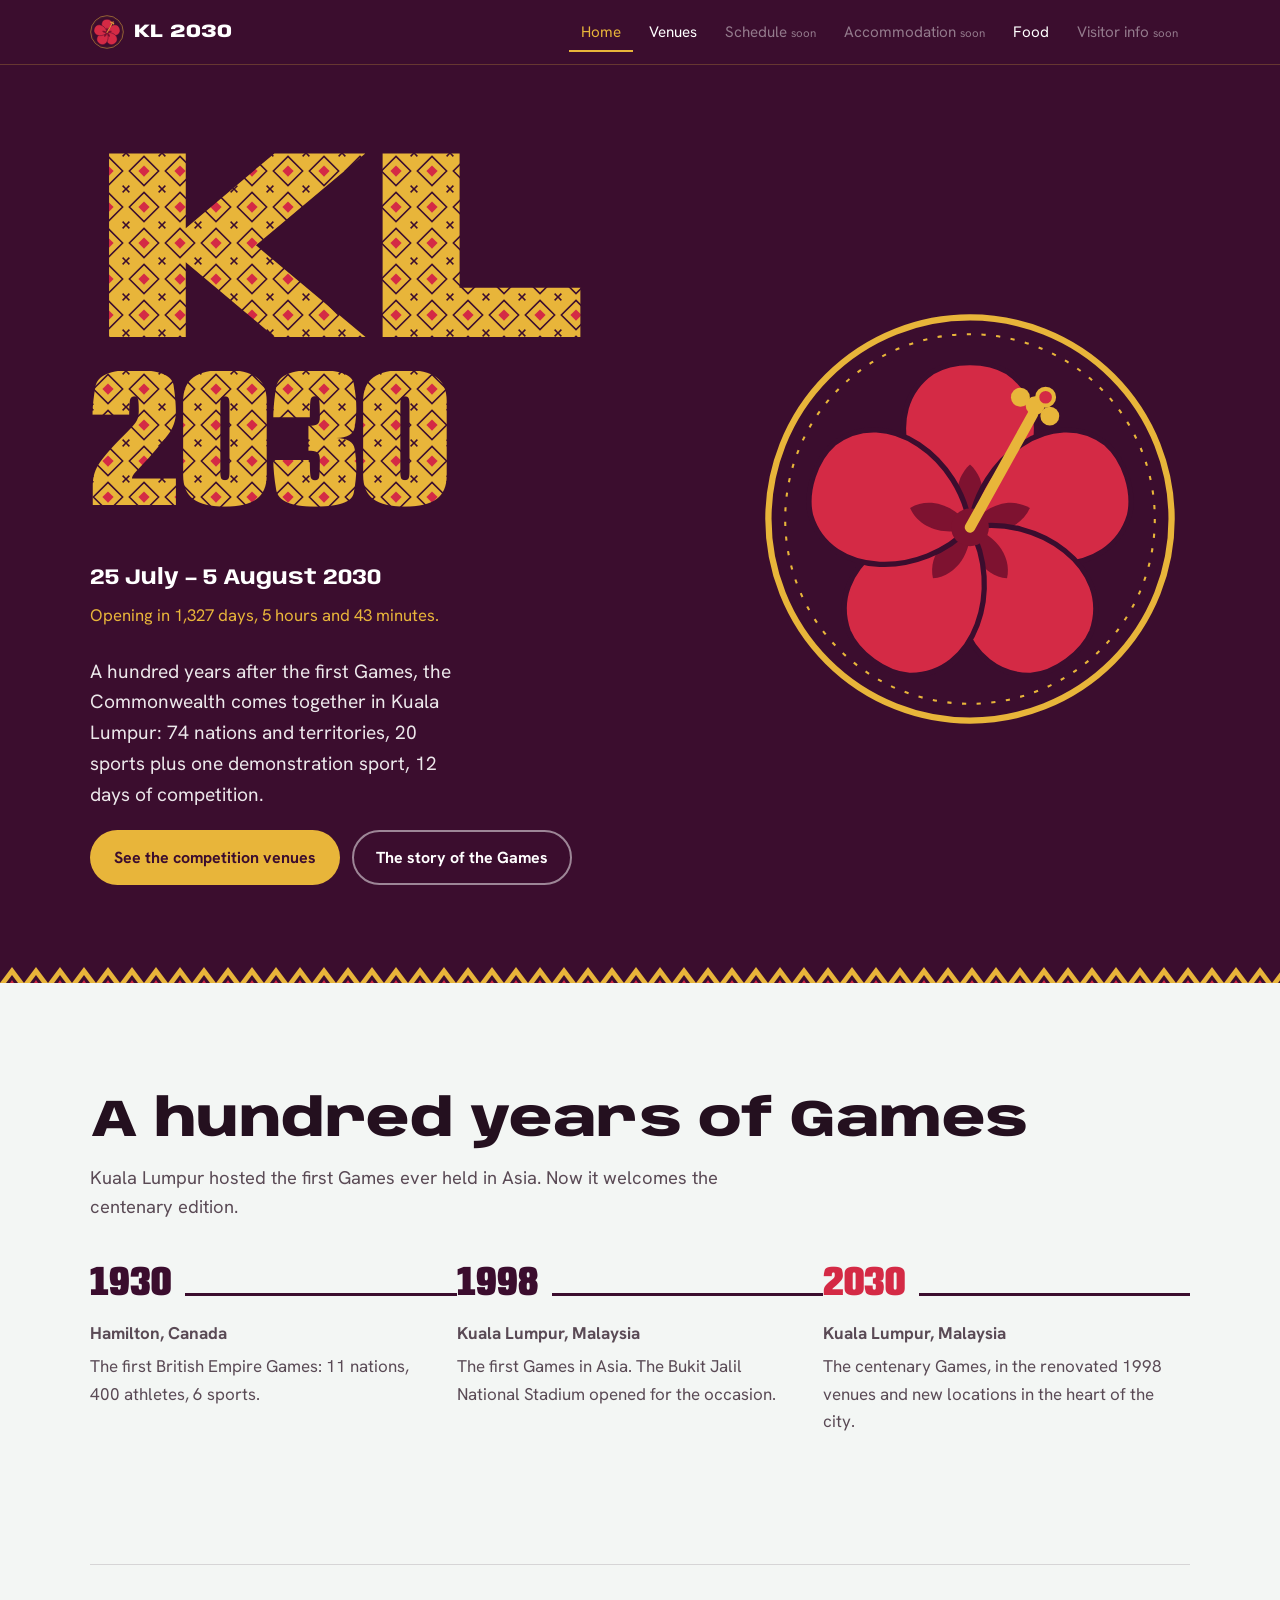
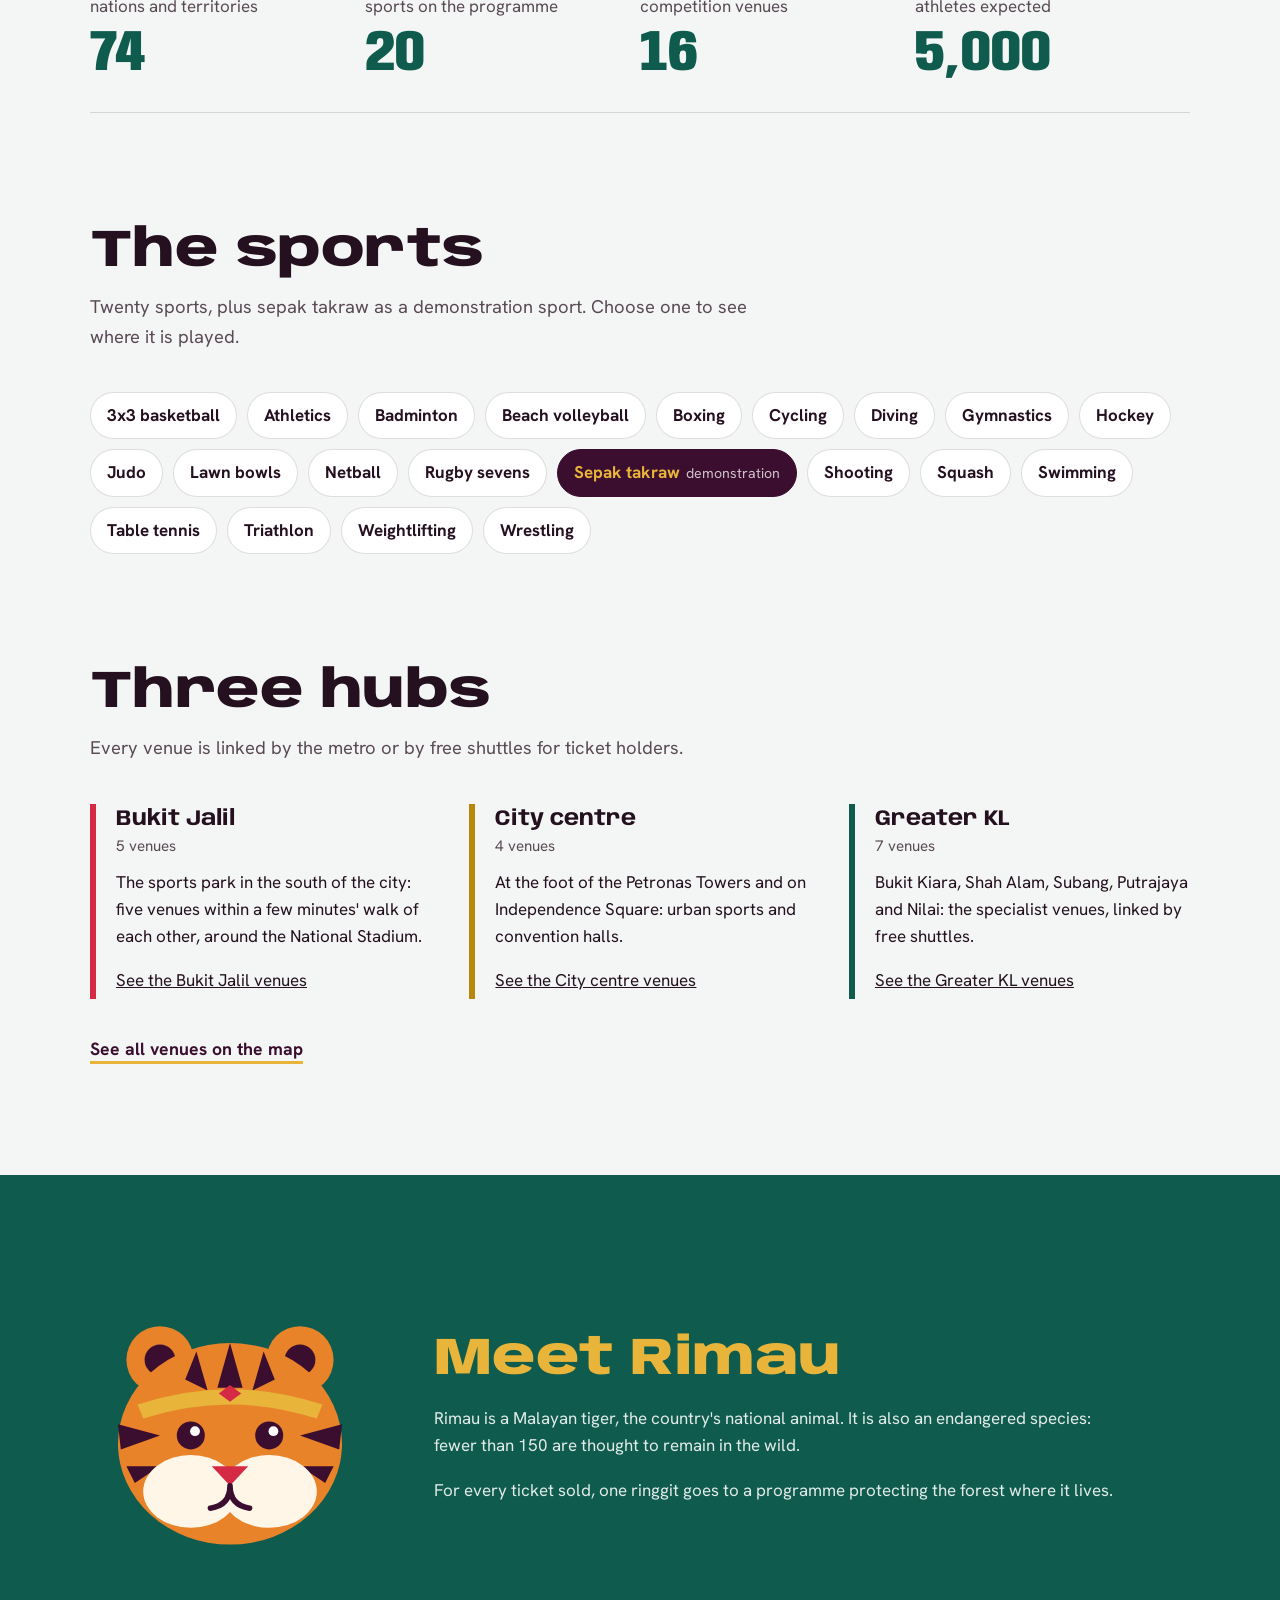
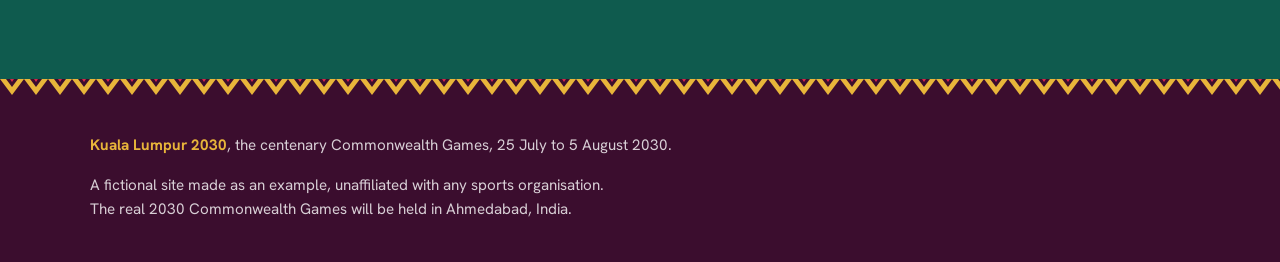
==== commit 634de7bc: "fix(accueil): préciser le sport de démonstration à côté des 20 sports Co-Authored-By: Claude Opus 5." ====
--- a/index.html
+++ b/index.html
@@ -24,7 +24,7 @@
           </h1>
           <p class="heros-dates">25 July – 5 August 2030</p>
           <p class="compte" id="compte" aria-live="off">Opening ceremony on 25 July 2030 at 8 pm.</p>
-          <p class="heros-texte">A hundred years after the first Games, the Commonwealth comes together in Kuala Lumpur: 74 nations and territories, 20 sports, 12 days of competition.</p>
+          <p class="heros-texte">A hundred years after the first Games, the Commonwealth comes together in Kuala Lumpur: 74 nations and territories, 20 sports plus one demonstration sport, 12 days of competition.</p>
           <div class="actions">
             <a class="bouton bouton-or" href="sites.html">See the competition venues</a>
             <a class="bouton bouton-contour" href="#centenaire">The story of the Games</a>
@@ -76,7 +76,7 @@
       <div class="conteneur">
         <div class="section-tete">
           <h2>The sports</h2>
-          <p>Choose a sport to see where it is played.</p>
+          <p>Twenty sports, plus sepak takraw as a demonstration sport. Choose one to see where it is played.</p>
         </div>
         <ul class="sports" id="sports"></ul>
       </div>
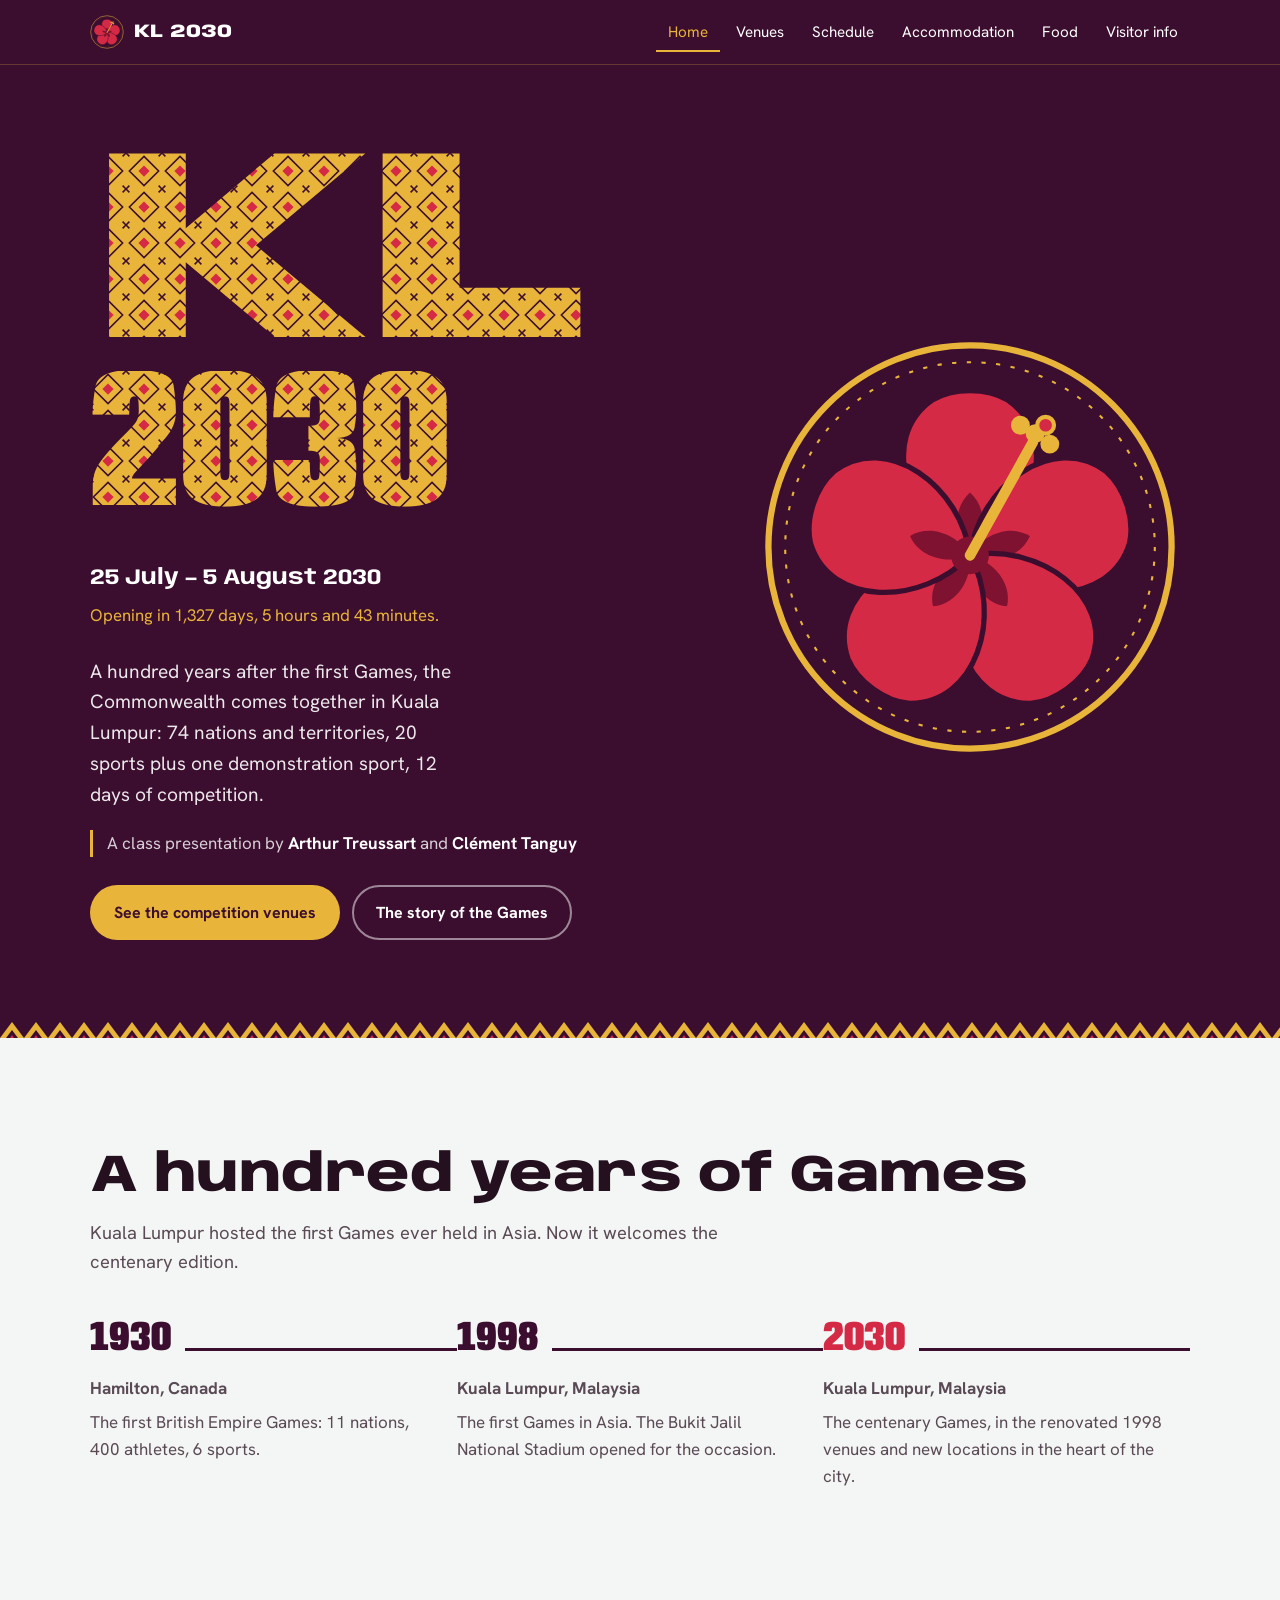
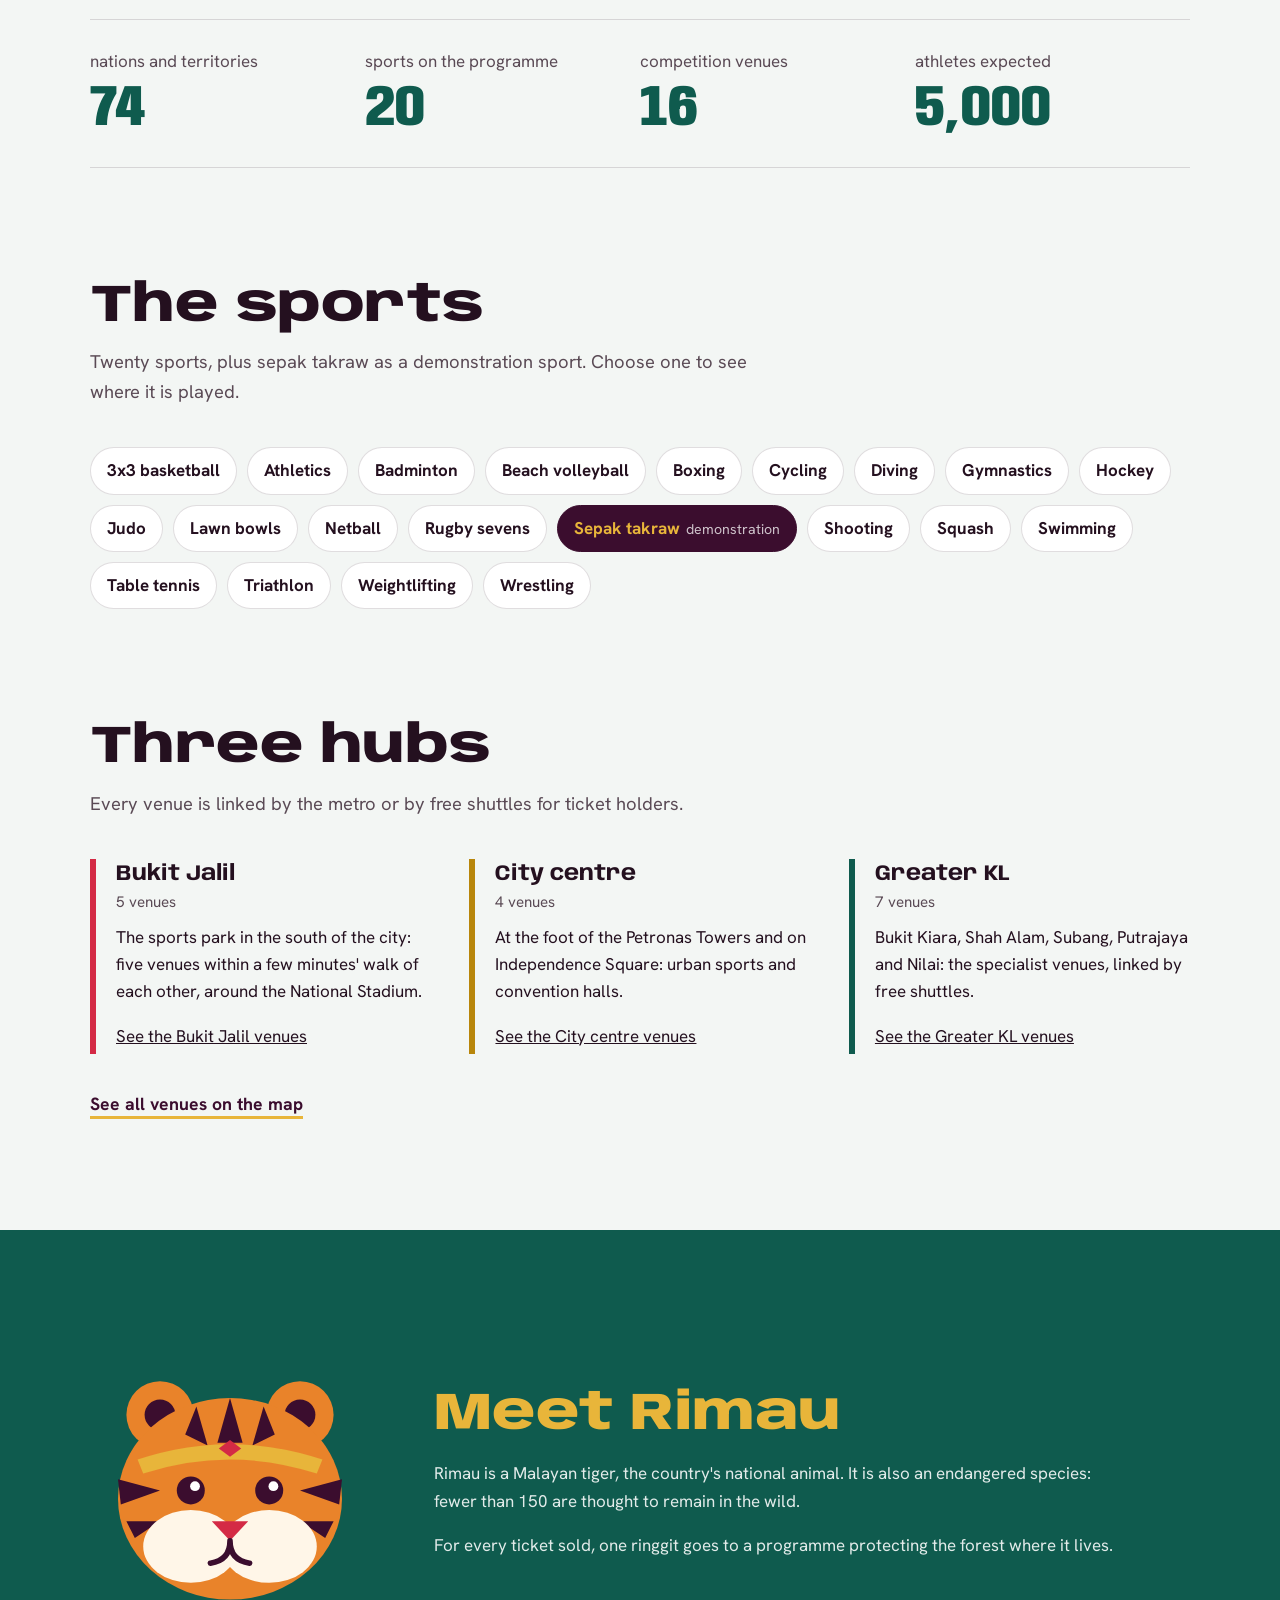
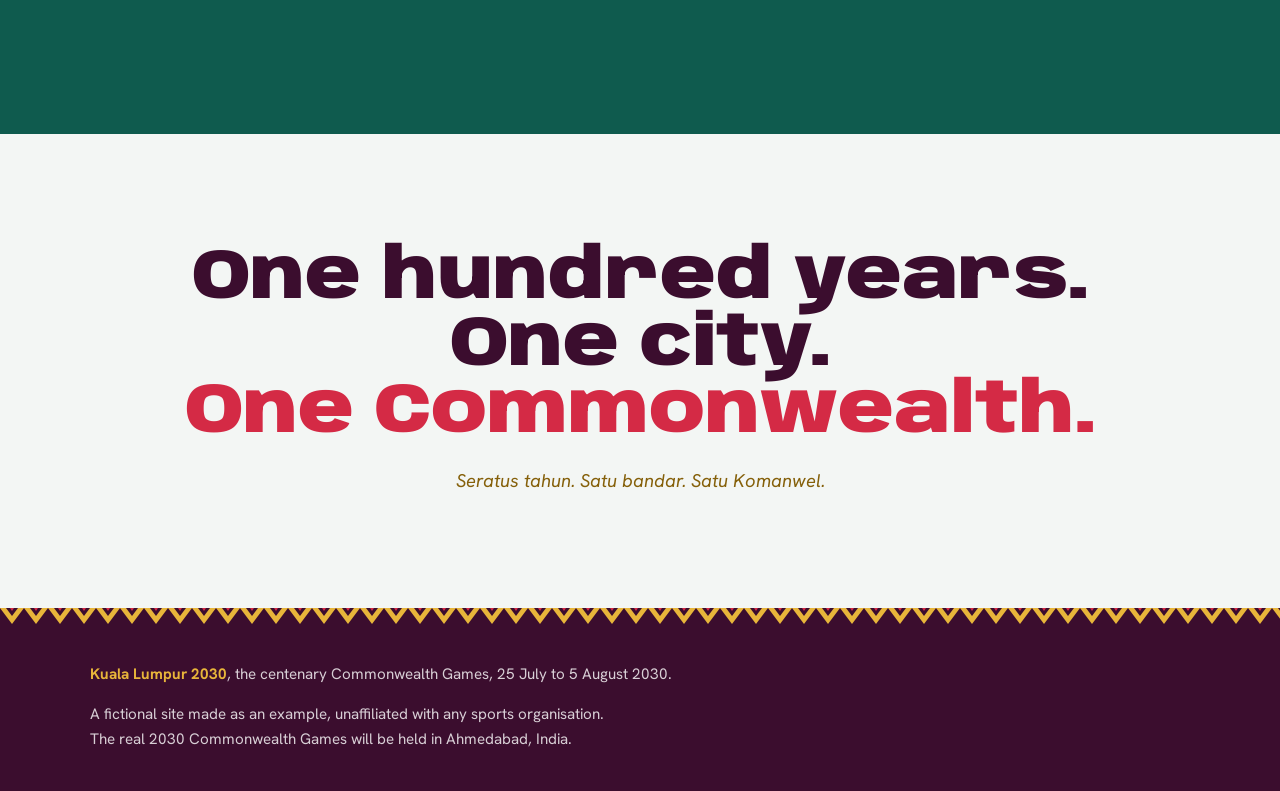
==== commit b7ac08ef: "feat(accueil): auteurs de l'exposé et slogan Co-Authored-By: Claude Opus 5.5 <noreply@anthropic.com>" ====
--- a/index.html
+++ b/index.html
@@ -25,6 +25,7 @@
           <p class="heros-dates">25 July – 5 August 2030</p>
           <p class="compte" id="compte" aria-live="off">Opening ceremony on 25 July 2030 at 8 pm.</p>
           <p class="heros-texte">A hundred years after the first Games, the Commonwealth comes together in Kuala Lumpur: 74 nations and territories, 20 sports plus one demonstration sport, 12 days of competition.</p>
+          <p class="heros-auteurs">A class presentation by <strong>Arthur Treussart</strong> and <strong>Clément Tanguy</strong></p>
           <div class="actions">
             <a class="bouton bouton-or" href="sites.html">See the competition venues</a>
             <a class="bouton bouton-contour" href="#centenaire">The story of the Games</a>
@@ -103,6 +104,13 @@
         </div>
       </div>
     </section>
+
+    <section class="section slogan">
+      <div class="conteneur">
+        <p class="slogan-texte">One hundred years.<br>One city.<br><span>One Commonwealth.</span></p>
+        <p class="slogan-local" lang="ms">Seratus tahun. Satu bandar. Satu Komanwel.</p>
+      </div>
+    </section>
   </main>
 
   <footer class="pied" id="pied"></footer>
--- a/assets/style.css
+++ b/assets/style.css
@@ -161,6 +161,21 @@
 
 .embleme-grand { width: min(100%, 420px); justify-self: center; }
 
+.heros-auteurs {
+  border-left: 3px solid var(--emas); padding-left: 14px; margin-bottom: 28px;
+  color: rgba(255, 255, 255, 0.8);
+}
+.heros-auteurs strong { color: var(--blanc); }
+
+/* Slogan en bas de l'accueil */
+.slogan { text-align: center; }
+.slogan-texte {
+  font-family: var(--display); font-weight: 900; line-height: 0.95; margin: 0 auto 20px; max-width: none;
+  font-size: clamp(2rem, 6.5vw, 4.4rem); font-variation-settings: "wdth" 110; color: var(--songket);
+}
+.slogan-texte span { color: var(--bunga); }
+.slogan-local { margin: 0 auto; color: var(--emas-texte); font-size: 1.15rem; font-style: italic; max-width: none; }
+
 /* ---------- Sections ---------- */
 
 .section { padding: clamp(56px, 9vw, 112px) 0; }
@@ -388,6 +403,133 @@
 .quartiers li { border-left: 6px solid var(--bunga); padding: 4px 0 4px 20px; }
 .quartiers p { color: var(--dakwat-2); }
 .quartiers .quartier-acces { color: var(--dakwat); font-weight: 700; font-size: 0.95rem; margin: 0; }
+
+/* ---------- Page hébergement ---------- */
+
+.repere-quartier {
+  width: 18px; height: 18px; margin: 2px;
+  background: var(--songket); border: 3px solid var(--emas);
+  transform: rotate(45deg);
+  box-shadow: 0 1px 4px rgba(36, 16, 31, 0.45);
+}
+.repere-site {
+  width: 12px; height: 12px; border-radius: 50%;
+  background: var(--couleur-pole); border: 2px solid var(--blanc);
+  box-shadow: 0 1px 3px rgba(36, 16, 31, 0.35);
+}
+.plats .stand-prix { flex: 0; margin: 0; color: var(--dakwat); }
+
+/* ---------- Page infos pratiques ---------- */
+
+.conseils { display: grid; grid-template-columns: repeat(3, minmax(0, 1fr)); gap: 32px 40px; margin-top: 40px; }
+.conseils h3 { margin-bottom: 8px; }
+.conseils p { color: var(--dakwat-2); margin: 0; }
+
+.regles { display: grid; grid-template-columns: repeat(2, minmax(0, 1fr)); gap: 24px; }
+.regles > div { background: var(--blanc); border: 1px solid var(--trait); border-radius: 12px; padding: 24px; }
+.regles h3 { margin-bottom: 14px; }
+.regles ul { list-style: none; margin: 0; padding: 0; }
+.regles li { position: relative; padding: 9px 0 9px 32px; border-top: 1px solid var(--trait); }
+.regles li::before {
+  position: absolute; left: 0; top: 9px;
+  width: 22px; height: 22px; border-radius: 50%;
+  display: grid; place-items: center; font-weight: 700; font-size: 0.8rem; line-height: 1;
+}
+.regles-oui h3 { color: var(--hutan); }
+.regles-oui li::before { content: "✓"; background: rgba(15, 91, 78, 0.12); color: var(--hutan); }
+.regles-non h3 { color: #A8152F; }
+.regles-non li::before { content: "✕"; background: rgba(212, 42, 69, 0.12); color: #A8152F; }
+
+.faq { max-width: 820px; border-top: 1px solid var(--trait); }
+.faq details { border-bottom: 1px solid var(--trait); }
+.faq summary {
+  cursor: pointer; list-style: none; padding: 18px 40px 18px 0; position: relative;
+  font-family: var(--display); font-weight: 700; font-size: 1.15rem; font-variation-settings: "wdth" 105;
+}
+.faq summary::-webkit-details-marker { display: none; }
+.faq summary::after {
+  content: "+"; position: absolute; right: 4px; top: 50%; transform: translateY(-50%);
+  font-family: var(--texte); font-size: 1.6rem; font-weight: 400; color: var(--bunga);
+}
+.faq details[open] summary::after { content: "–"; }
+.faq details p { color: var(--dakwat-2); margin: 0 0 20px; }
+
+/* ---------- Page programme ---------- */
+
+.choix-jours { display: flex; gap: 8px; overflow-x: auto; padding: 2px 2px 6px; }
+.jour-bouton {
+  font: inherit; color: var(--dakwat); cursor: pointer; flex: 1 0 64px;
+  display: flex; flex-direction: column; align-items: center; line-height: 1.2;
+  padding: 10px 6px; border-radius: 12px; border: 1px solid var(--trait); background: var(--blanc);
+}
+.jour-bouton span { font-size: 0.8rem; color: var(--dakwat-2); }
+.jour-bouton strong { font-family: var(--display); font-size: 1.6rem; font-weight: 800; font-variation-settings: "wdth" 80; }
+.jour-bouton:hover { border-color: var(--songket); }
+.jour-bouton[aria-pressed="true"] { background: var(--songket); border-color: var(--songket); color: var(--emas); }
+.jour-bouton[aria-pressed="true"] span { color: rgba(255, 255, 255, 0.8); }
+
+.jour-vue {
+  display: grid; grid-template-columns: minmax(0, 1fr) minmax(0, 1.3fr);
+  gap: clamp(24px, 4vw, 56px); margin-top: 32px; align-items: start;
+}
+.jour-date {
+  font-family: var(--display); font-weight: 800; font-size: clamp(1.8rem, 3.5vw, 2.6rem); line-height: 1.05;
+  font-variation-settings: "wdth" 110; color: var(--songket); margin-bottom: 6px;
+}
+.jour-numero { color: var(--bunga); font-weight: 700; margin-bottom: 18px; }
+.jour-fort { font-size: 1.15rem; }
+.jour-compte { color: var(--dakwat-2); }
+.jour-sports { list-style: none; margin: 0; padding: 0; border-top: 1px solid var(--trait); }
+.jour-sports li {
+  display: grid; grid-template-columns: minmax(0, 1fr) auto; column-gap: 16px;
+  padding: 12px 0; border-bottom: 1px solid var(--trait);
+}
+.jour-sports a { font-weight: 700; color: var(--songket); text-decoration-color: var(--emas); text-decoration-thickness: 2px; text-underline-offset: 3px; }
+.jour-sports span { grid-column: 1; color: var(--dakwat-2); font-size: 0.95rem; }
+.jour-sports em {
+  grid-column: 2; grid-row: 1 / span 2; align-self: center; font-style: normal;
+  font-size: 0.85rem; font-weight: 700; padding: 3px 10px; border-radius: 999px;
+  background: rgba(232, 181, 58, 0.22); color: var(--emas-texte);
+}
+.jour-sports .jour-ceremonie { background: var(--songket); border-radius: 10px; border: 0; padding: 14px 16px; margin: 8px 0; }
+.jour-ceremonie strong { color: var(--emas); font-family: var(--display); font-size: 1.15rem; }
+.jour-sports .jour-ceremonie span { color: rgba(255, 255, 255, 0.8); }
+
+.grille-cadre { overflow-x: auto; border: 1px solid var(--trait); border-radius: 12px; background: var(--blanc); }
+.grille { border-collapse: collapse; width: 100%; min-width: 780px; font-size: 0.95rem; }
+.grille th, .grille td { border-bottom: 1px solid var(--trait); text-align: center; padding: 0; height: 40px; }
+.grille tbody tr:last-child > * { border-bottom: 0; }
+.grille .mois th, .grille .mois td { border-bottom: 0; height: auto; }
+.grille .mois th {
+  text-align: left; padding: 12px 8px 0; font-family: var(--display); font-weight: 700; color: var(--songket);
+  border-left: 1px solid var(--trait);
+}
+.grille thead th { font-weight: 400; }
+.grille thead button {
+  font: inherit; font-size: 0.8rem; color: var(--dakwat-2); background: none; border: 0; cursor: pointer;
+  width: 100%; padding: 6px 2px 8px; display: flex; flex-direction: column; align-items: center; line-height: 1.2;
+}
+.grille thead button strong { font-family: var(--display); font-size: 1.15rem; color: var(--dakwat); }
+.grille thead button:hover strong { color: var(--bunga); }
+.grille th[scope="row"] {
+  position: sticky; left: 0; z-index: 1; background: var(--blanc);
+  text-align: left; padding: 8px 16px; white-space: nowrap; font-weight: 700;
+}
+.grille th[scope="row"] a { text-decoration: none; }
+.grille th[scope="row"] a:hover { text-decoration: underline; text-decoration-color: var(--emas); }
+.grille th[scope="row"] small { font-weight: 400; color: var(--dakwat-2); margin-left: 6px; }
+.grille .ligne-ceremonies th { color: var(--bunga); }
+.grille .choisi { background: rgba(232, 181, 58, 0.18); }
+
+.pastille-seance::before, .pastille-finale::before, .pastille-ceremonie::before {
+  content: ""; display: inline-block; vertical-align: middle;
+}
+.pastille-seance::before { width: 10px; height: 10px; border-radius: 50%; background: var(--hutan); }
+.pastille-finale::before { width: 18px; height: 18px; border-radius: 50%; background: var(--emas); box-shadow: inset 0 0 0 2px var(--emas-texte); }
+.pastille-ceremonie::before { width: 14px; height: 14px; background: var(--bunga); transform: rotate(45deg); }
+.legende { display: flex; flex-wrap: wrap; gap: 8px 28px; list-style: none; margin: 16px 0 0; padding: 0; color: var(--dakwat-2); font-size: 0.95rem; }
+.legende li { display: flex; align-items: center; gap: 10px; }
+.legende span { display: inline-flex; width: 18px; justify-content: center; }
 
 /* ---------- Mobile ---------- */
 
@@ -409,6 +551,8 @@
   .liste-stands { grid-template-columns: 1fr; }
   .bandeau-vert .conteneur { grid-template-columns: 1fr; }
   .quartiers { grid-template-columns: repeat(2, minmax(0, 1fr)); }
+  .conseils, .regles { grid-template-columns: 1fr; }
+  .jour-vue { grid-template-columns: 1fr; }
 }
 @media (max-width: 600px) {
   .essentiel, .quartiers, .mots { grid-template-columns: 1fr; }
